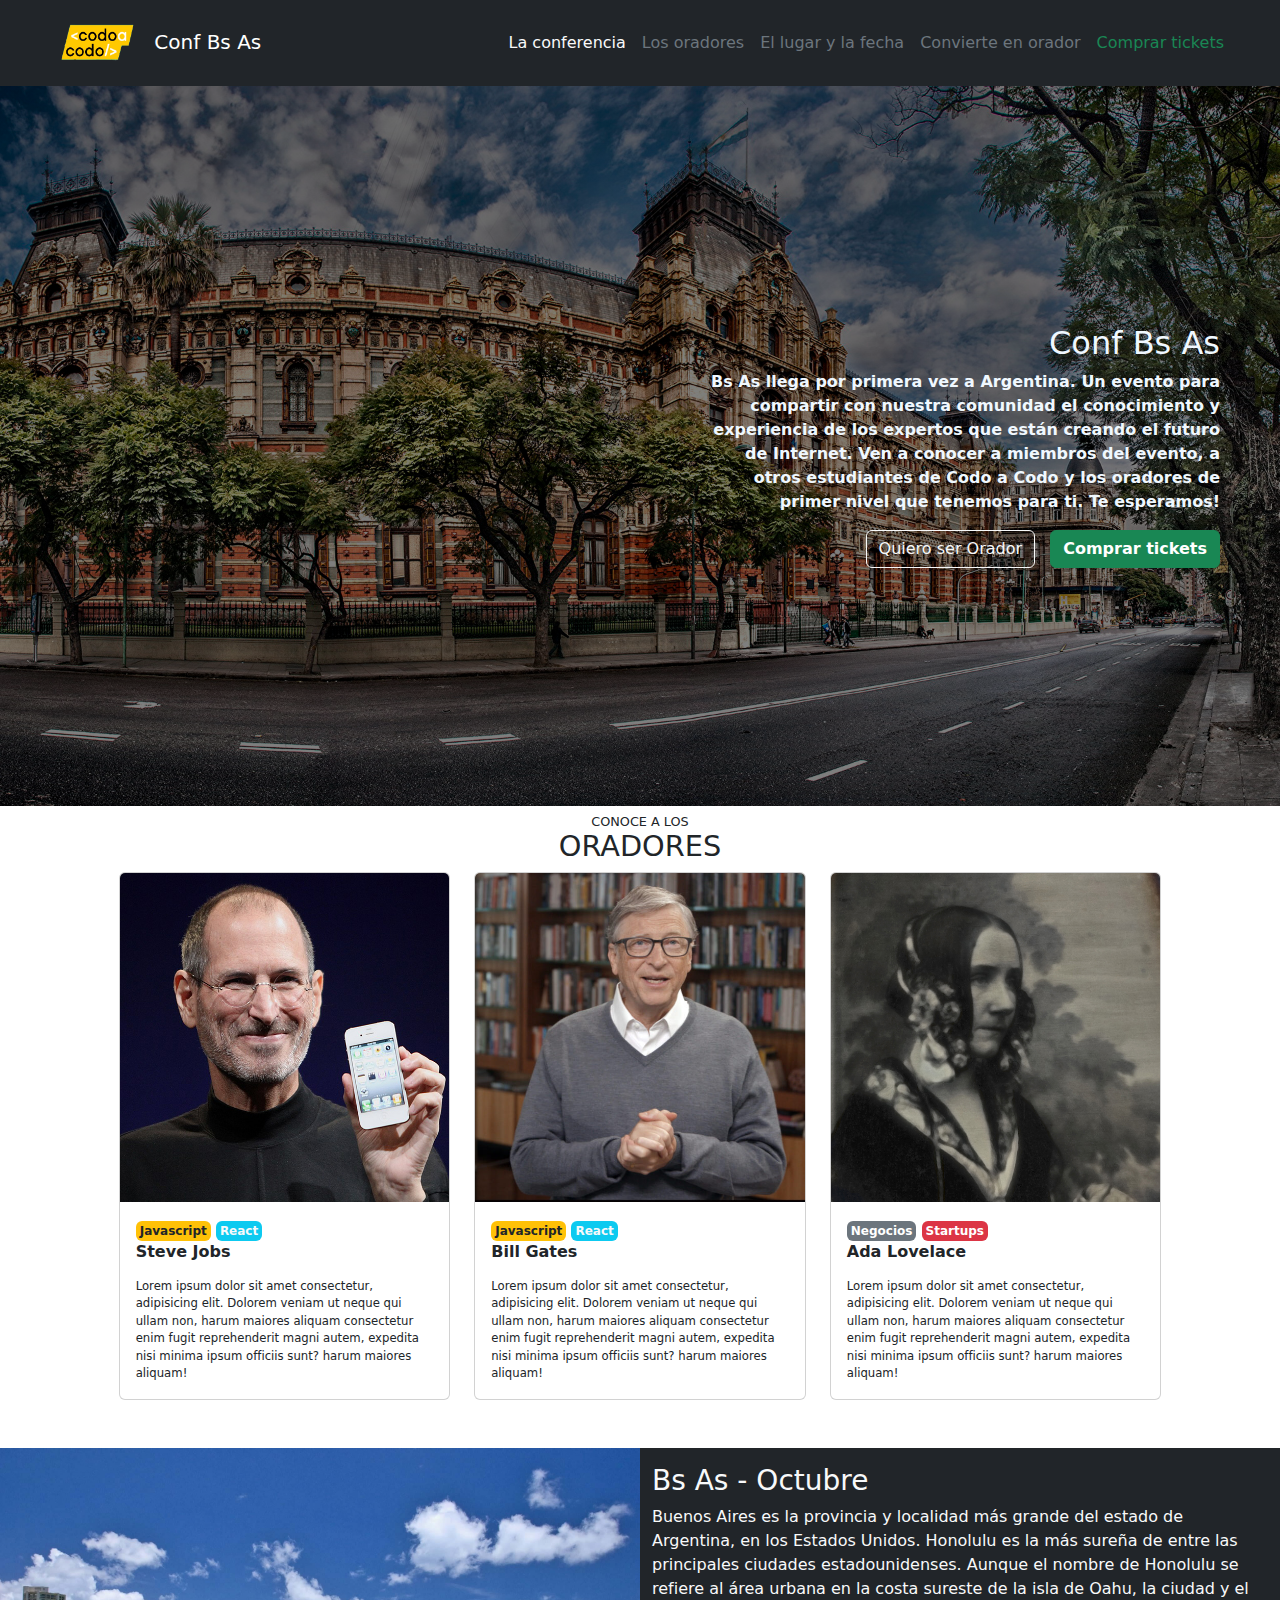
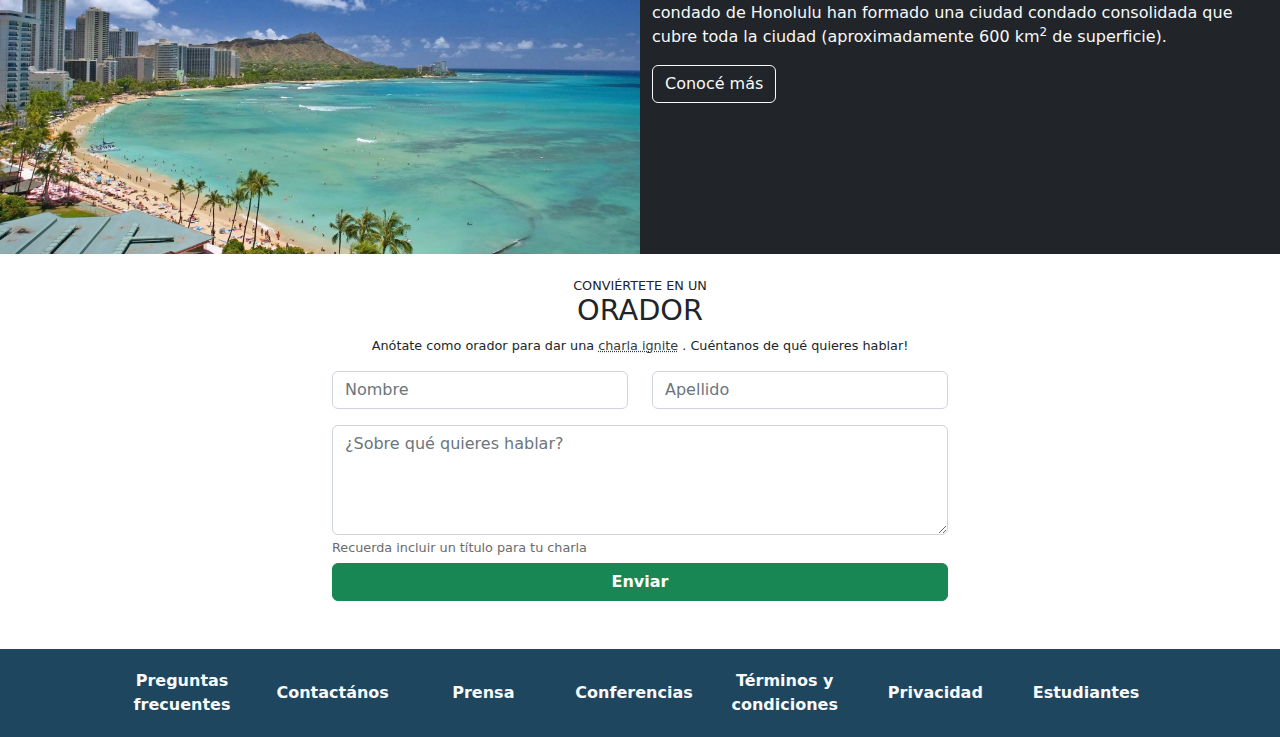
==== index.html @ c9756369 "proyecto-finalizado" ====
<!DOCTYPE html>
<html lang="es">
<head>
    <meta charset="UTF-8">
    <meta http-equiv="X-UA-Compatible" content="IE=edge">
    <meta name="viewport" content="width=device-width, initial-scale=1.0">
    <title>Conf Bs As</title>
    <link rel="stylesheet" href="css/style.css">
    <link rel="stylesheet" href="css/bootstrap.css">
</head>
<body>
    <!--Nav-->
    <head>
        <nav class="navbar navbar-expand-md navbar-light bg-dark"> <!--Faltaria fixed-top-->
            <!--Logo y Nombre-->
            <a href="#" class="navbar-brand text-white enlaceLogo ms-5">
                <img class="confBsAs " src="/materialesPracticos/codoacodo.png" width="100" height="60" alt="Logo Codo a Codo"> Conf Bs As
            </a>
            <!--Boton-->
            <button class="navbar-toggler" type="button" data-bs-toggle="collapse" data-bs-target="#mainNav" aria-controls="mainNav" aria-expanded="false" aria-label="Toggle navigation  "> 
                <span class="navbar-toggler-icon"></span>
            </button>
            <!--Enlaces-->
            <div class="collapse navbar-collapse justify-content-end" id="mainNav">
                <ul class="navbar-nav ms-3 me-5 ">
                    <li class="nav-item"><a class="nav-link text-light" href="#">La conferencia</a></li>
                    <li class="nav-item"><a class="nav-link text-secondary" href="#">Los oradores</a></li>
                    <li class="nav-item"><a class="nav-link text-secondary" href="#">El lugar y la fecha</a></li>
                    <li class="nav-item"><a class="nav-link text-secondary" href="#">Convierte en orador</a></li>
                    <li class="nav-item"><a class="nav-link text-success" href="#">Comprar tickets</a></li>
                </ul>
            </div>
        </nav>
    </head>
    <!--MainImage-->
    <section>
        <div class="container-fluid contenedorMaster">
            <div class="row d-flex justify-content-end align-items-center filaMaster">
                <div class="col-12 col-sm-12 col-md-12 col-lg-6">
                    <div class="estilosBloqueMaster me-5 ms-5">
                        <h2>Conf Bs As</h2>
                        <p>Bs As llega por primera vez a Argentina. Un evento para compartir con nuestra comunidad el conocimiento y experiencia de los expertos que están creando el futuro de Internet. Ven a conocer a miembros del evento, a otros estudiantes de Codo a Codo y los oradores de primer nivel que tenemos para ti. Te esperamos!</p>
                        <button type="button" class="btn btn-outline-light ">Quiero ser Orador</button>
                        <button type="button" class="btn btn-success fw-bold">Comprar tickets</button>
                    </div>
                </div>
            </div>
        </div>
    </section>
    <!--OradoreSeccion-->
    <main>
        <div class="container-fluid">
            <div class="row justify-content-center filaConoceOradores ">
                <div class="col-2 tituloOradores mt-2">
                    <h3>Conoce a los</h3>
                    <h2>Oradores</h2>
                </div>
            </div>
            <div class="row justify-content-center filaOradores ">
                <div class="col-10 mb-5">
                    <div class="row row-cols-1 row-cols-md-3 g-4">
                        <div class="col">
                          <div class="card h-100">
                            <img src="/materialesPracticos/steve.jpg" class="card-img-top" alt="Imagen de Steve Jobs">
                            <div class="card-body">
                                <span class="badge bg-secondary bg-warning text-dark p-1">Javascript</span>
                                <span class="badge bg-secondary bg-info text-light p-1">React</span>
                              <h5 class="card-title pb-2 fs-6 fw-bold">Steve Jobs</h5>
                              <p class="card-text lh-bs">Lorem ipsum dolor sit amet consectetur, adipisicing elit. Dolorem veniam ut neque qui ullam non, harum maiores aliquam consectetur enim fugit reprehenderit magni autem, expedita nisi minima ipsum officiis sunt? harum maiores aliquam!</p>
                            </div>
                          </div>
                        </div>
                        <div class="col">
                          <div class="card h-100">
                            <img src="/materialesPracticos/bill.jpg" class="card-img-top" alt="Imagen de Bill Gates">
                            <div class="card-body">
                                <span class="badge bg-secondary bg-warning text-dark p-1">Javascript</span>
                                <span class="badge bg-secondary bg-info text-light p-1">React</span>
                              <h5 class="card-title pb-2 fs-6 fw-bold">Bill Gates</h5>
                              <p class="card-text lh-bs">Lorem ipsum dolor sit amet consectetur, adipisicing elit. Dolorem veniam ut neque qui ullam non, harum maiores aliquam consectetur enim fugit reprehenderit magni autem, expedita nisi minima ipsum officiis sunt? harum maiores aliquam!</p>
                            </div>
                          </div>
                        </div>
                        <div class="col">
                          <div class="card h-100">
                            <img src="/materialesPracticos/ada.jpeg" class="card-img-top" alt="Imagen de Ada Lovelace">
                            <div class="card-body">
                                <span class="badge bg-secondary p-1">Negocios</span>
                                <span class="badge bg-secondary bg-danger p-1">Startups</span>
                              <h5 class="card-title pb-2 fs-6 fw-bold">Ada Lovelace</h5>
                              <p class="card-text lh-bs">Lorem ipsum dolor sit amet consectetur, adipisicing elit. Dolorem veniam ut neque qui ullam non, harum maiores aliquam consectetur enim fugit reprehenderit magni autem, expedita nisi minima ipsum officiis sunt? harum maiores aliquam!</p>
                            </div>
                          </div>
                        </div>
                      </div>
                </div>
            </div>
        </div>
    </main>
    <!--BeachImage-->
    <section>
        <div class="container-fluid contenerdorMasterBeach mb-3">
            <div class="row filaMasterBeach ">
                <div class="col-12 col-sm-12 col-md-6 p-0 imgHonolulu">
                    <img src="/materialesPracticos/honolulu.jpg" class="img-fluid" alt="Playa Buenos Aires Imagen">
                </div>
                <div class="col-12 col-sm-12 col-md-6 pt-3 bg-dark text-light contenidoBeach">
                    <h3>Bs As - Octubre</h3>
                    <p>Buenos Aires es la provincia y localidad más grande del estado de Argentina, en los Estados Unidos. Honolulu es la más sureña de entre las principales ciudades estadounidenses. Aunque el nombre de Honolulu se refiere al área urbana en la costa sureste de la isla de Oahu, la ciudad y el condado de Honolulu han formado una ciudad condado consolidada que cubre toda la ciudad (aproximadamente 600 km<sup>2</sup> de superficie).</p>
                    <button type="button" class="btn btn-outline-light ">Conocé más</button>
                </div>
            </div>
        </div>
    </section>
    <!--Form-->
    <section>
        <div class="container-fluid mb-5">
            <div class="row justify-content-center">
                <div class="col-6">
                    <div class="row tituloFooter">
                        <div class="col-12 tituloOradores mt-2">
                            <h3>Conviértete en un</h3>
                            <h2>Orador</h2>
                            <p>Anótate como orador para dar una <a href="#">charla ignite</a> . Cuéntanos de qué quieres hablar!</p> 
                        </div>
                    </div>
                    <div class="row">
                        <div class="col">
                          <input type="text" class="form-control" placeholder="Nombre" aria-label="First name">
                        </div>
                        <div class="col">
                          <input type="text" class="form-control" placeholder="Apellido" aria-label="Last name">
                        </div>
                    </div>
                    <div class="row mt-3">
                        <div class="col">
                            <textarea name="area" class="form-control" id="area" cols="30" rows="4" placeholder="¿Sobre qué quieres hablar?"></textarea>
                            <h5 class="recuerdaIncluir">Recuerda incluir un título para tu charla</h5>
                        </div>
                    </div>
                    <div class="d-grid gap-2">
                        <button class="btn btn-success fw-bold botonEnviar" type="button">Enviar</button>
                      </div>
                </div>
            </div>
        </div>
    </section>
    <!--Footer-->
    <footer>
       <div class="container-fluid contenedorFooter">
            <div class="row align-items-center justify-content-center">
                <ul class="col-10 list-unstyled list-group list-group-horizontal-md text-white listaDes mt-3 mb-3">
                    <li class="col col-sm-12 col-md col-lg mt-1 mb-1">
                        <a href="#" class="text-light text-decoration-none">Preguntas frecuentes</a>
                    </li>
                    <li class="col col-sm-12 col-md col-lg mt-1 mb-1">
                        <a href="#" class="text-light text-decoration-none">Contactános</a>
                    </li>
                    <li class="col col-sm-12 col-md col-lg mt-1 mb-1">
                        <a href="#" class="text-light text-decoration-none">Prensa</a>
                    </li>
                    <li class="col col-sm-12 col-md col-lg mt-1 mb-1">
                        <a href="#" class="text-light text-decoration-none">Conferencias</a>
                    </li>
                    <li class="col col-sm-12 col-md col-lg mt-1 mb-1">
                        <a href="#" class="text-light text-decoration-none">Términos y condiciones</a>
                    </li>
                    <li class="col col-sm-12 col-md col-lg mt-1 mb-1">
                        <a href="#" class="text-light text-decoration-none">Privacidad</a>
                    </li>
                    <li class="col col-sm-12 col-md col-lg mt-1 mb-1">
                        <a href="#" class="text-light text-decoration-none">Estudiantes</a>
                    </li>
                </ul>
            </div>
       </div>
    </footer>
    <script src="js/bootstrap.min.js"></script>
</body>
</html>
---- css/style.css ----
html {
    font-family: Arial, Helvetica, sans-serif
}
/** MASTER IMAGE **/
.contenedorMaster {
    height: 80vh;
}
.filaMaster {
    height: 100%;
    background-image: linear-gradient(rgba(0,0,0,.5), rgba(0,0,0,.5)), url(/materialesPracticos/hawaii.jpg);
    background-position: center;
    background-size: cover;
}
.estilosBloqueMaster {
    color: aliceblue;
    text-align: right;
}
.estilosBloqueMaster p {
    font-weight: 600;
}
.estilosBloqueMaster h2 {
    font-size: 2rem;
    font-weight: 500;
}
.estilosBloqueMaster button {
    margin-left: 10px;
}
/*? MEDIA QUERIES MASTER IMAGE ?*/
@media screen and (max-width: 768px) {
    .estilosBloqueMaster {
        text-align: center;
    }
    .estilosBloqueMaster h2 {
        display: none;
    }
    .estilosBloqueMaster p {
        margin-top: 20px;
        font-size: 1.1rem;
        font-weight: 500;
    }
    .estilosBloqueMaster button {
        margin: 20px;
    }
}
@media screen and (max-width: 576px) {
    .contenedorMaster {
        height: 500px;
    }
}

/** MAIN SECTION **/
 .tituloOradores h3 {
    text-transform: uppercase;
    font-weight: 300;
    text-align: center;
    font-size: .8rem;
    margin-bottom: 0;
 }
 .tituloOradores h2 {
    text-transform: uppercase;
    font-weight: 300;
    text-align: center;
    font-size: 1.8rem;
 }
 .tituloOradores p {
    font-weight: 300;
    text-align: center;
    font-size: .8rem;
 }
 .tituloOradores a {
    text-decoration: none;
    color: #353A40;
    text-decoration:underline;
    text-decoration-style: dotted;
 }
 /* Tarjetas */
 .card-text {
    font-size: .73rem;
 }

 /** BEACH IMAGE **/
 /*? Media Queries ?*/
@media screen and (max-width: 992px) {
    .contenidoBeach h3, p {
        text-align: center;
    }
    .contenidoBeach h3 {
        font-size: 1.1rem;
        font-weight: 700;
    }
    .contenidoBeach p {
        font-size: .9rem;
    }
    .contenidoBeach button {
        margin-left: 35%;
    }
}
@media screen and (max-width: 812px) {
    .contenidoBeach p {
        font-size: .78rem;
    }
}

 /** FORM **/
.recuerdaIncluir {
    font-size: .8rem;
    color: #6b6b6b;
    padding-top: 5px;
}
.botonEnviar {
    background-color: rgb(150, 201, 62);
    border-color: rgb(150, 201, 62);
}

/** FOOTER **/
.contenedorFooter {
    background-color: #1E465F;
}
.listaDes {
    font-weight: 700;
    text-align: center;
    align-items: center;
}
@media screen and (max-width: 926px) {
    .listaDes li {
        font-weight: 600;
        text-align: center;
        align-items: center;
        font-size: 1rem;
        padding: 0 10px;
    }
}
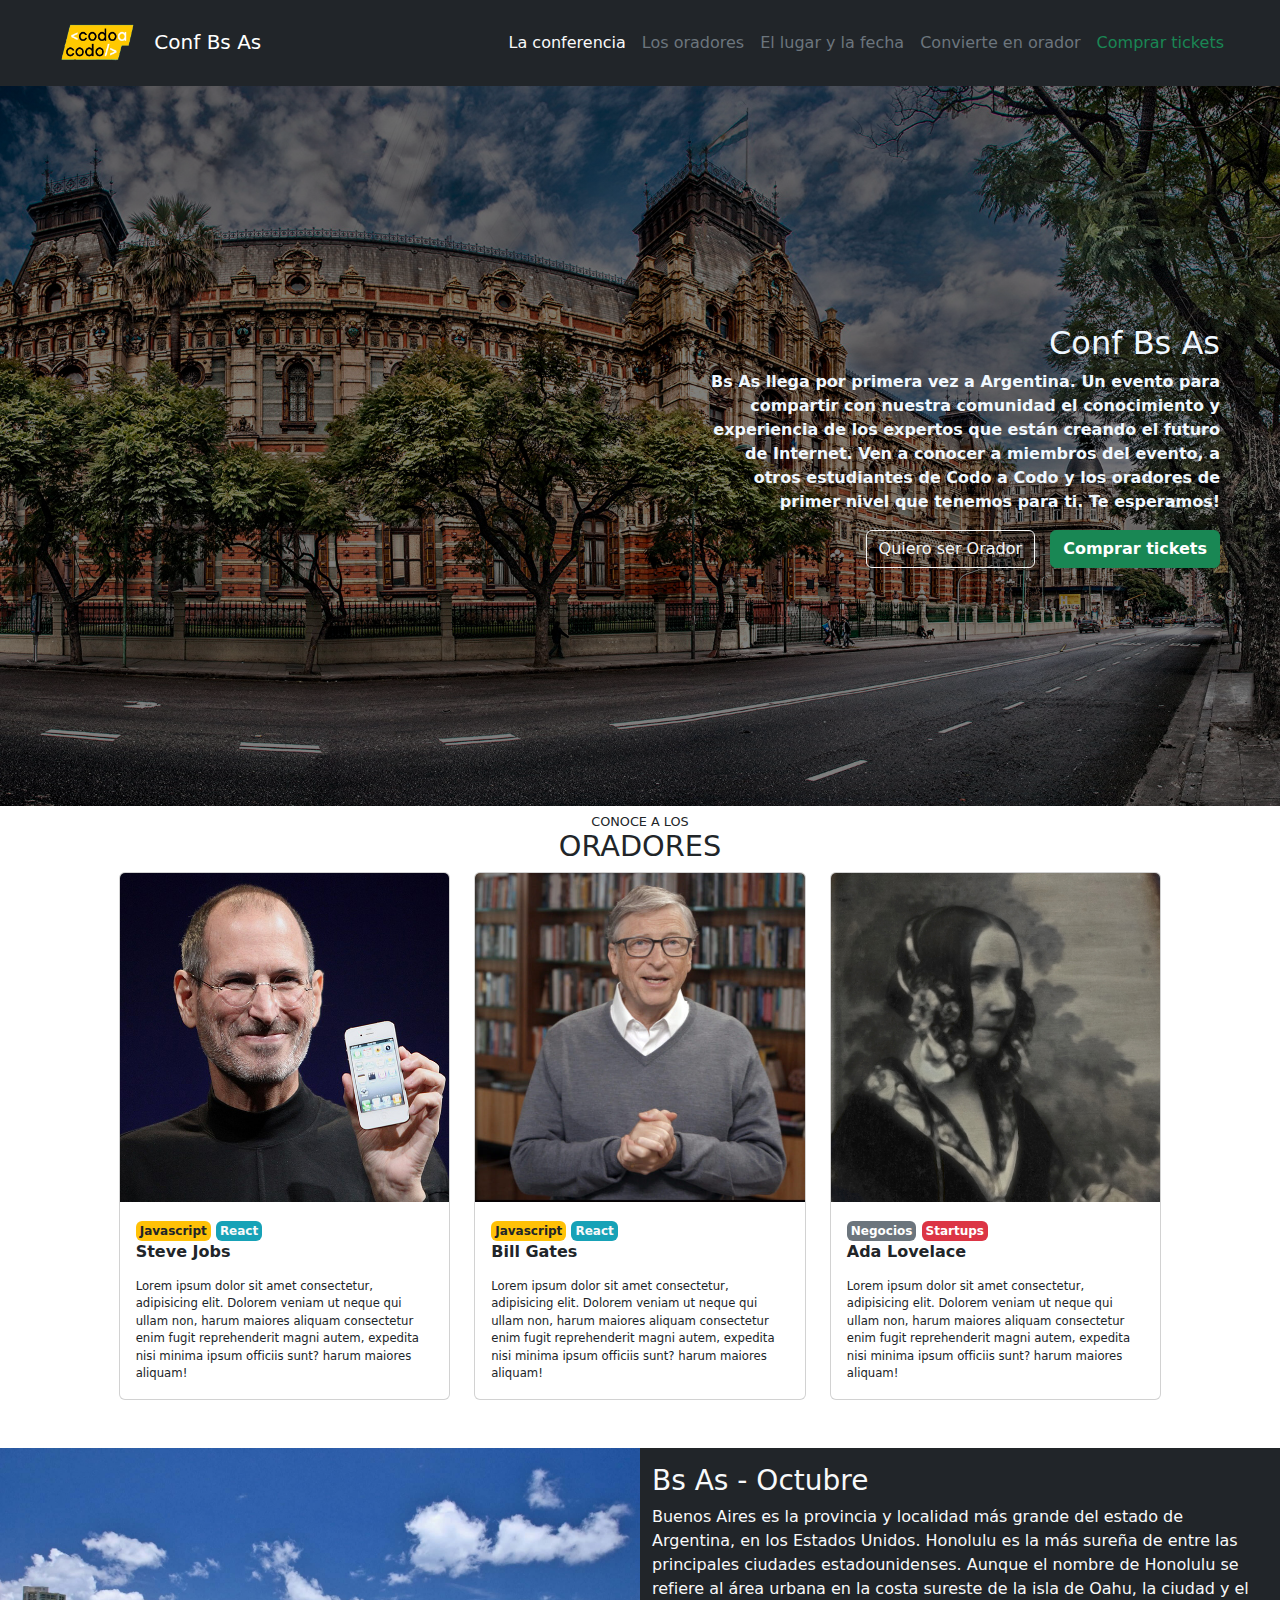
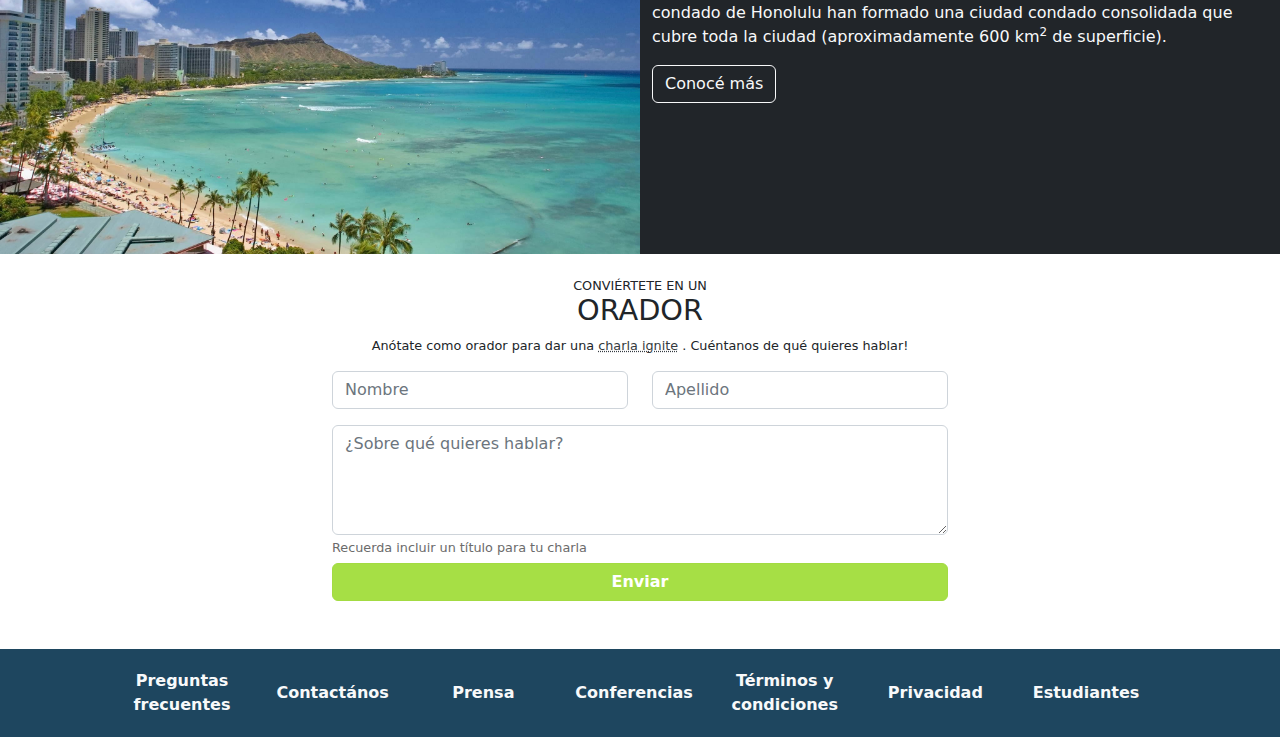
==== commit b713a55e: "botones" ====
--- a/index.html
+++ b/index.html
@@ -51,7 +51,7 @@
     <main>
         <div class="container-fluid">
             <div class="row justify-content-center filaConoceOradores ">
-                <div class="col-2 tituloOradores mt-2">
+                <div class="col-6 tituloOradores mt-2">
                     <h3>Conoce a los</h3>
                     <h2>Oradores</h2>
                 </div>
@@ -64,7 +64,7 @@
                             <img src="/materialesPracticos/steve.jpg" class="card-img-top" alt="Imagen de Steve Jobs">
                             <div class="card-body">
                                 <span class="badge bg-secondary bg-warning text-dark p-1">Javascript</span>
-                                <span class="badge bg-secondary bg-info text-light p-1">React</span>
+                                <span class="badge bg-secondary bg-info text-light p-1" id="botonReact">React</span>
                               <h5 class="card-title pb-2 fs-6 fw-bold">Steve Jobs</h5>
                               <p class="card-text lh-bs">Lorem ipsum dolor sit amet consectetur, adipisicing elit. Dolorem veniam ut neque qui ullam non, harum maiores aliquam consectetur enim fugit reprehenderit magni autem, expedita nisi minima ipsum officiis sunt? harum maiores aliquam!</p>
                             </div>
@@ -75,7 +75,7 @@
                             <img src="/materialesPracticos/bill.jpg" class="card-img-top" alt="Imagen de Bill Gates">
                             <div class="card-body">
                                 <span class="badge bg-secondary bg-warning text-dark p-1">Javascript</span>
-                                <span class="badge bg-secondary bg-info text-light p-1">React</span>
+                                <span class="badge bg-secondary bg-info text-light p-1" id="botonReact">React</span>
                               <h5 class="card-title pb-2 fs-6 fw-bold">Bill Gates</h5>
                               <p class="card-text lh-bs">Lorem ipsum dolor sit amet consectetur, adipisicing elit. Dolorem veniam ut neque qui ullam non, harum maiores aliquam consectetur enim fugit reprehenderit magni autem, expedita nisi minima ipsum officiis sunt? harum maiores aliquam!</p>
                             </div>
@@ -107,7 +107,7 @@
                 <div class="col-12 col-sm-12 col-md-6 pt-3 bg-dark text-light contenidoBeach">
                     <h3>Bs As - Octubre</h3>
                     <p>Buenos Aires es la provincia y localidad más grande del estado de Argentina, en los Estados Unidos. Honolulu es la más sureña de entre las principales ciudades estadounidenses. Aunque el nombre de Honolulu se refiere al área urbana en la costa sureste de la isla de Oahu, la ciudad y el condado de Honolulu han formado una ciudad condado consolidada que cubre toda la ciudad (aproximadamente 600 km<sup>2</sup> de superficie).</p>
-                    <button type="button" class="btn btn-outline-light ">Conocé más</button>
+                    <button type="button" class="btn btn-outline-light mb-3">Conocé más</button>
                 </div>
             </div>
         </div>
@@ -124,16 +124,16 @@
                             <p>Anótate como orador para dar una <a href="#">charla ignite</a> . Cuéntanos de qué quieres hablar!</p> 
                         </div>
                     </div>
-                    <div class="row">
-                        <div class="col">
+                    <div class="row justify-content-center formularioAncho">
+                        <div class="col-12 col-sm col-md col-lg nombreForm">
                           <input type="text" class="form-control" placeholder="Nombre" aria-label="First name">
                         </div>
-                        <div class="col">
+                        <div class="col-12 col-sm col-md col-lg">
                           <input type="text" class="form-control" placeholder="Apellido" aria-label="Last name">
                         </div>
                     </div>
                     <div class="row mt-3">
-                        <div class="col">
+                        <div class="col-12 col-sm col-md col-lg">
                             <textarea name="area" class="form-control" id="area" cols="30" rows="4" placeholder="¿Sobre qué quieres hablar?"></textarea>
                             <h5 class="recuerdaIncluir">Recuerda incluir un título para tu charla</h5>
                         </div>
--- a/css/style.css
+++ b/css/style.css
@@ -39,12 +39,12 @@
         font-weight: 500;
     }
     .estilosBloqueMaster button {
-        margin: 20px;
+        margin: 10px 20px;
     }
 }
 @media screen and (max-width: 576px) {
     .contenedorMaster {
-        height: 500px;
+        height: 550px;
     }
 }
 
@@ -72,6 +72,10 @@
     color: #353A40;
     text-decoration:underline;
     text-decoration-style: dotted;
+ }
+ #botonReact {
+    background-color: #17A2B7 !important;
+    border-color: #17A2B7 !important;
  }
  /* Tarjetas */
  .card-text {
@@ -108,8 +112,13 @@
     padding-top: 5px;
 }
 .botonEnviar {
-    background-color: rgb(150, 201, 62);
-    border-color: rgb(150, 201, 62);
+    background-color: rgb(166, 223, 69) !important;
+    border-color: rgb(163, 219, 66) !important;
+}
+@media screen and (max-width: 576px) {
+    .nombreForm {
+        margin-bottom: 20px;
+    }
 }
 
 /** FOOTER **/
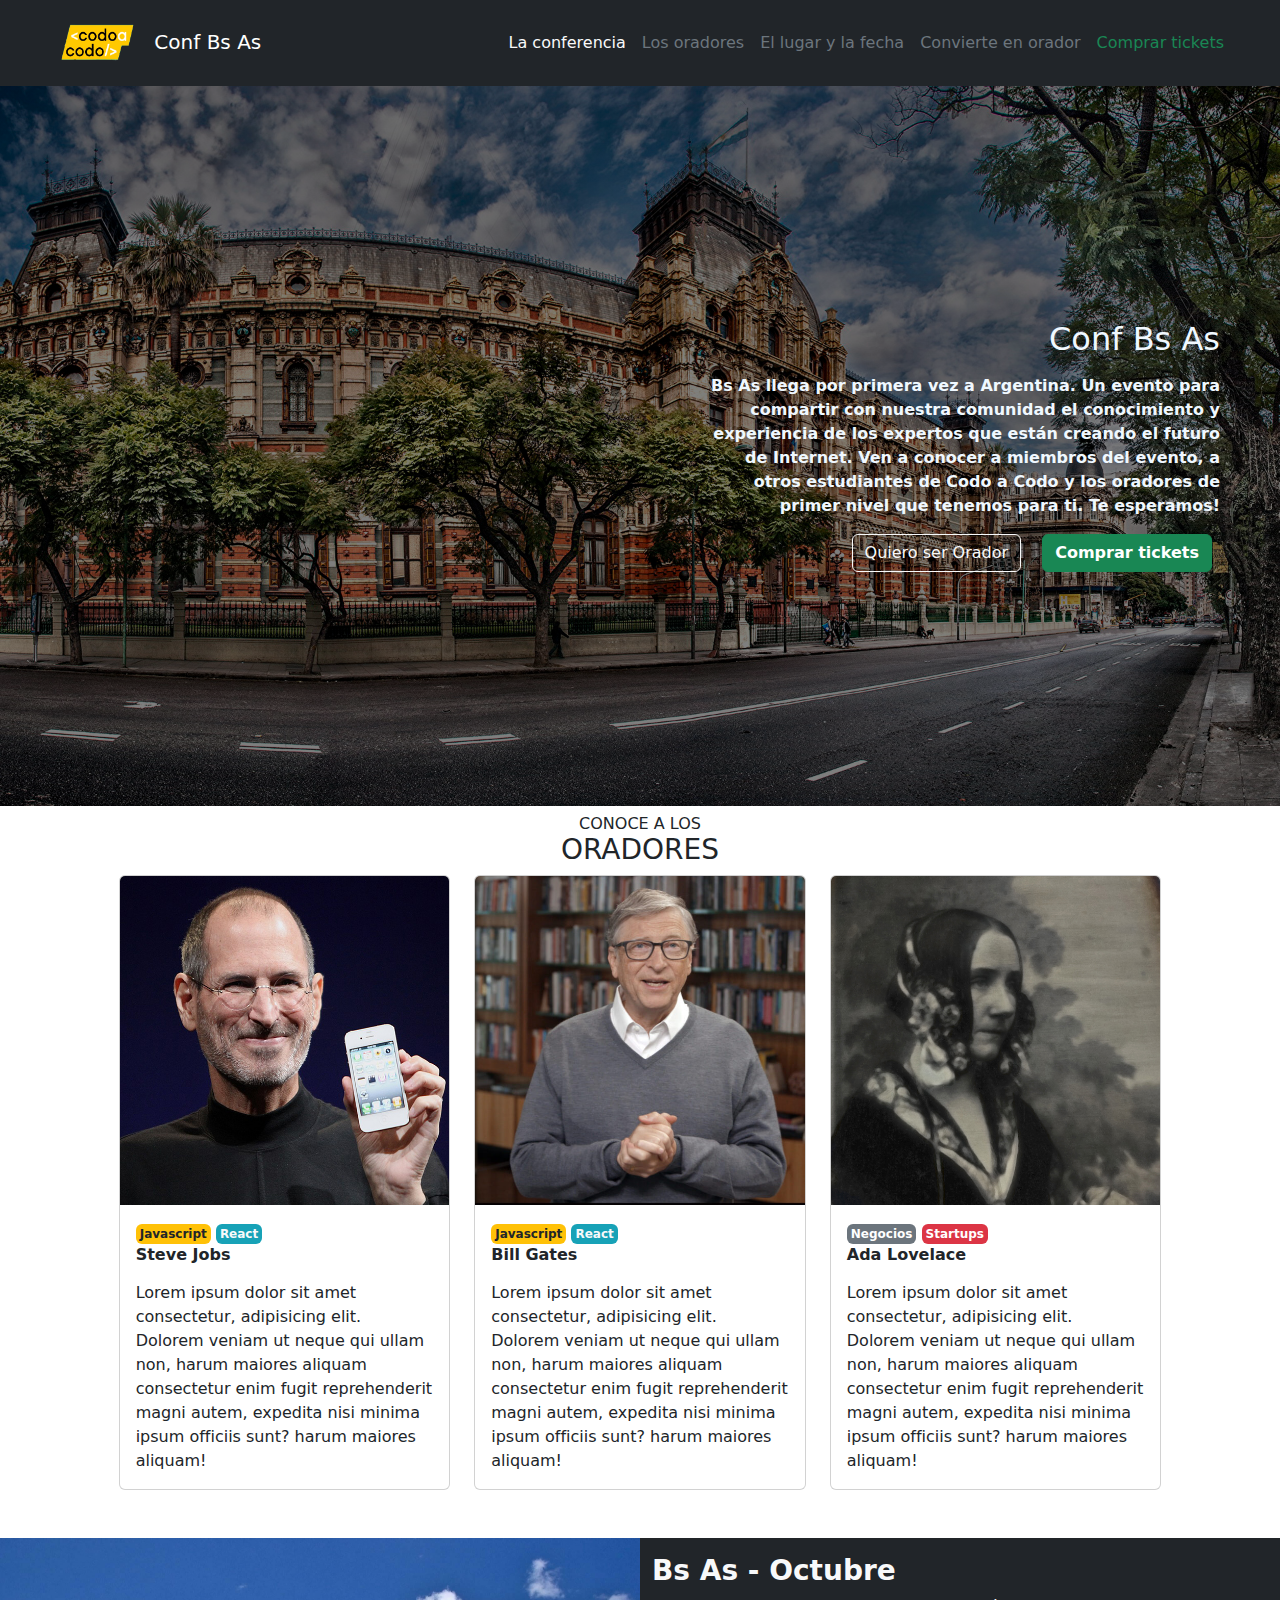
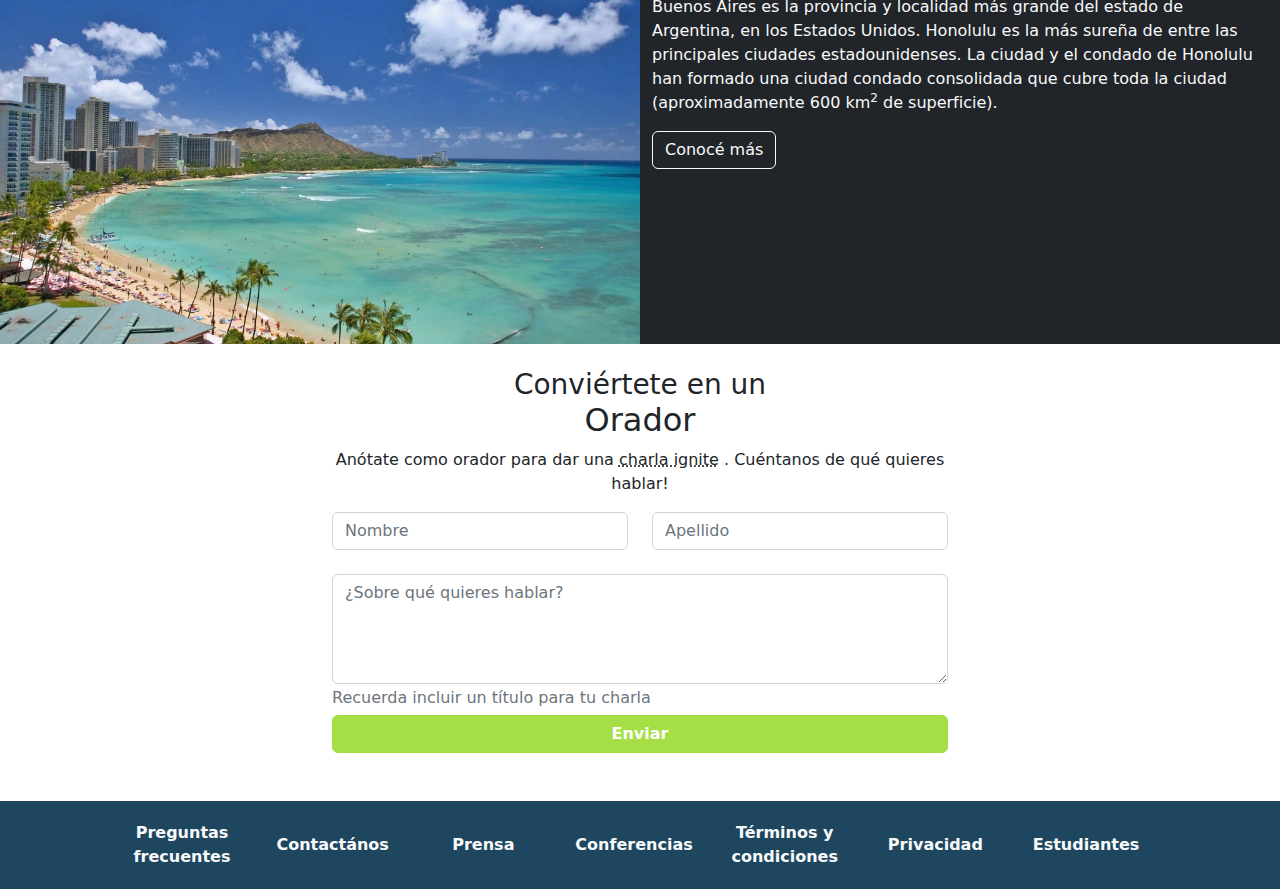
==== commit 8e5faa42: "menos-css" ====
--- a/index.html
+++ b/index.html
@@ -37,11 +37,11 @@
         <div class="container-fluid contenedorMaster">
             <div class="row d-flex justify-content-end align-items-center filaMaster">
                 <div class="col-12 col-sm-12 col-md-12 col-lg-6">
-                    <div class="estilosBloqueMaster me-5 ms-5">
-                        <h2>Conf Bs As</h2>
-                        <p>Bs As llega por primera vez a Argentina. Un evento para compartir con nuestra comunidad el conocimiento y experiencia de los expertos que están creando el futuro de Internet. Ven a conocer a miembros del evento, a otros estudiantes de Codo a Codo y los oradores de primer nivel que tenemos para ti. Te esperamos!</p>
-                        <button type="button" class="btn btn-outline-light ">Quiero ser Orador</button>
-                        <button type="button" class="btn btn-success fw-bold">Comprar tickets</button>
+                    <div class="estilosBloqueMaster me-5 ms-5 text-center text-md-center text-lg-end">
+                        <h2 class="fs-2 my-3">Conf Bs As</h2>
+                        <p class="fw-bold">Bs As llega por primera vez a Argentina. Un evento para compartir con nuestra comunidad el conocimiento y experiencia de los expertos que están creando el futuro de Internet. Ven a conocer a miembros del evento, a otros estudiantes de Codo a Codo y los oradores de primer nivel que tenemos para ti. Te esperamos!</p>
+                        <button type="button" class="btn btn-outline-light mx-2 mb-3">Quiero ser Orador</button>
+                        <button type="button" class="btn btn-success fw-bold mx-2 mb-3">Comprar tickets</button>
                     </div>
                 </div>
             </div>
@@ -52,8 +52,8 @@
         <div class="container-fluid">
             <div class="row justify-content-center filaConoceOradores ">
                 <div class="col-6 tituloOradores mt-2">
-                    <h3>Conoce a los</h3>
-                    <h2>Oradores</h2>
+                    <h3 class="text-uppercase fw-normal text-center fs-6 mb-0">Conoce a los</h3>
+                    <h2 class="text-uppercase fw-normal text-center fs-3">Oradores</h2>
                 </div>
             </div>
             <div class="row justify-content-center filaOradores ">
@@ -101,12 +101,12 @@
     <section>
         <div class="container-fluid contenerdorMasterBeach mb-3">
             <div class="row filaMasterBeach ">
-                <div class="col-12 col-sm-12 col-md-6 p-0 imgHonolulu">
+                <div class="col-12 col-md-6 p-0 imgHonolulu">
                     <img src="/materialesPracticos/honolulu.jpg" class="img-fluid" alt="Playa Buenos Aires Imagen">
                 </div>
-                <div class="col-12 col-sm-12 col-md-6 pt-3 bg-dark text-light contenidoBeach">
-                    <h3>Bs As - Octubre</h3>
-                    <p>Buenos Aires es la provincia y localidad más grande del estado de Argentina, en los Estados Unidos. Honolulu es la más sureña de entre las principales ciudades estadounidenses. Aunque el nombre de Honolulu se refiere al área urbana en la costa sureste de la isla de Oahu, la ciudad y el condado de Honolulu han formado una ciudad condado consolidada que cubre toda la ciudad (aproximadamente 600 km<sup>2</sup> de superficie).</p>
+                <div class="col-12 col-md-6 pt-3 bg-dark text-light contenidoBeach">
+                    <h3 class="text-md-center text-lg-start fw-bold fs-3">Bs As - Octubre</h3>
+                    <p class="text-md-center text-lg-start h-auto">Buenos Aires es la provincia y localidad más grande del estado de Argentina, en los Estados Unidos. Honolulu es la más sureña de entre las principales ciudades estadounidenses. La ciudad y el condado de Honolulu han formado una ciudad condado consolidada que cubre toda la ciudad (aproximadamente 600 km<sup>2</sup> de superficie).</p>
                     <button type="button" class="btn btn-outline-light mb-3">Conocé más</button>
                 </div>
             </div>
@@ -116,16 +116,16 @@
     <section>
         <div class="container-fluid mb-5">
             <div class="row justify-content-center">
-                <div class="col-6">
+                <div class="col-10 col-sm-10 col-md-6 col-lg-6">
                     <div class="row tituloFooter">
-                        <div class="col-12 tituloOradores mt-2">
-                            <h3>Conviértete en un</h3>
+                        <div class="col-12 tituloOradores mt-2 text-center">
+                            <h3 class="mb-0">Conviértete en un</h3>
                             <h2>Orador</h2>
-                            <p>Anótate como orador para dar una <a href="#">charla ignite</a> . Cuéntanos de qué quieres hablar!</p> 
+                            <p class="fw-normal fs-6">Anótate como orador para dar una <a class="text-decoration-underline text-decoration-none text-dark " href="#">charla ignite</a> . Cuéntanos de qué quieres hablar!</p> 
                         </div>
                     </div>
                     <div class="row justify-content-center formularioAncho">
-                        <div class="col-12 col-sm col-md col-lg nombreForm">
+                        <div class="col-12 col-sm col-md col-lg nombreForm mb-2">
                           <input type="text" class="form-control" placeholder="Nombre" aria-label="First name">
                         </div>
                         <div class="col-12 col-sm col-md col-lg">
@@ -135,7 +135,7 @@
                     <div class="row mt-3">
                         <div class="col-12 col-sm col-md col-lg">
                             <textarea name="area" class="form-control" id="area" cols="30" rows="4" placeholder="¿Sobre qué quieres hablar?"></textarea>
-                            <h5 class="recuerdaIncluir">Recuerda incluir un título para tu charla</h5>
+                            <h5 class="recuerdaIncluir fs-6 text-secondary pt-1">Recuerda incluir un título para tu charla</h5>
                         </div>
                     </div>
                     <div class="d-grid gap-2">
@@ -149,7 +149,7 @@
     <footer>
        <div class="container-fluid contenedorFooter">
             <div class="row align-items-center justify-content-center">
-                <ul class="col-10 list-unstyled list-group list-group-horizontal-md text-white listaDes mt-3 mb-3">
+                <ul class="col-10 list-unstyled list-group list-group-horizontal-md text-white listaDes mt-3 mb-3 fw-bold text-center align-items-center">
                     <li class="col col-sm-12 col-md col-lg mt-1 mb-1">
                         <a href="#" class="text-light text-decoration-none">Preguntas frecuentes</a>
                     </li>
--- a/css/style.css
+++ b/css/style.css
@@ -13,129 +13,40 @@
 }
 .estilosBloqueMaster {
     color: aliceblue;
-    text-align: right;
-}
-.estilosBloqueMaster p {
-    font-weight: 600;
-}
-.estilosBloqueMaster h2 {
-    font-size: 2rem;
-    font-weight: 500;
-}
-.estilosBloqueMaster button {
-    margin-left: 10px;
 }
 /*? MEDIA QUERIES MASTER IMAGE ?*/
-@media screen and (max-width: 768px) {
-    .estilosBloqueMaster {
-        text-align: center;
-    }
-    .estilosBloqueMaster h2 {
-        display: none;
-    }
-    .estilosBloqueMaster p {
-        margin-top: 20px;
-        font-size: 1.1rem;
-        font-weight: 500;
-    }
-    .estilosBloqueMaster button {
-        margin: 10px 20px;
+@media screen and (max-width: 576px) {
+    .contenedorMaster {
+       height: auto;
     }
 }
-@media screen and (max-width: 576px) {
-    .contenedorMaster {
-        height: 550px;
-    }
-}
-
 /** MAIN SECTION **/
- .tituloOradores h3 {
-    text-transform: uppercase;
-    font-weight: 300;
-    text-align: center;
-    font-size: .8rem;
-    margin-bottom: 0;
- }
- .tituloOradores h2 {
-    text-transform: uppercase;
-    font-weight: 300;
-    text-align: center;
-    font-size: 1.8rem;
- }
- .tituloOradores p {
-    font-weight: 300;
-    text-align: center;
-    font-size: .8rem;
- }
  .tituloOradores a {
-    text-decoration: none;
-    color: #353A40;
-    text-decoration:underline;
-    text-decoration-style: dotted;
+    text-decoration-style: dotted !important;
  }
  #botonReact {
     background-color: #17A2B7 !important;
     border-color: #17A2B7 !important;
  }
- /* Tarjetas */
- .card-text {
-    font-size: .73rem;
- }
-
+ 
  /** BEACH IMAGE **/
  /*? Media Queries ?*/
 @media screen and (max-width: 992px) {
-    .contenidoBeach h3, p {
-        text-align: center;
-    }
-    .contenidoBeach h3 {
-        font-size: 1.1rem;
-        font-weight: 700;
-    }
     .contenidoBeach p {
         font-size: .9rem;
     }
     .contenidoBeach button {
-        margin-left: 35%;
-    }
-}
-@media screen and (max-width: 812px) {
-    .contenidoBeach p {
-        font-size: .78rem;
+        margin-left: 36%;
     }
 }
 
  /** FORM **/
-.recuerdaIncluir {
-    font-size: .8rem;
-    color: #6b6b6b;
-    padding-top: 5px;
-}
 .botonEnviar {
     background-color: rgb(166, 223, 69) !important;
     border-color: rgb(163, 219, 66) !important;
-}
-@media screen and (max-width: 576px) {
-    .nombreForm {
-        margin-bottom: 20px;
-    }
 }
 
 /** FOOTER **/
 .contenedorFooter {
     background-color: #1E465F;
-}
-.listaDes {
-    font-weight: 700;
-    text-align: center;
-    align-items: center;
-}
-@media screen and (max-width: 926px) {
-    .listaDes li {
-        font-weight: 600;
-        text-align: center;
-        align-items: center;
-        font-size: 1rem;
-        padding: 0 10px;
-    }
 }